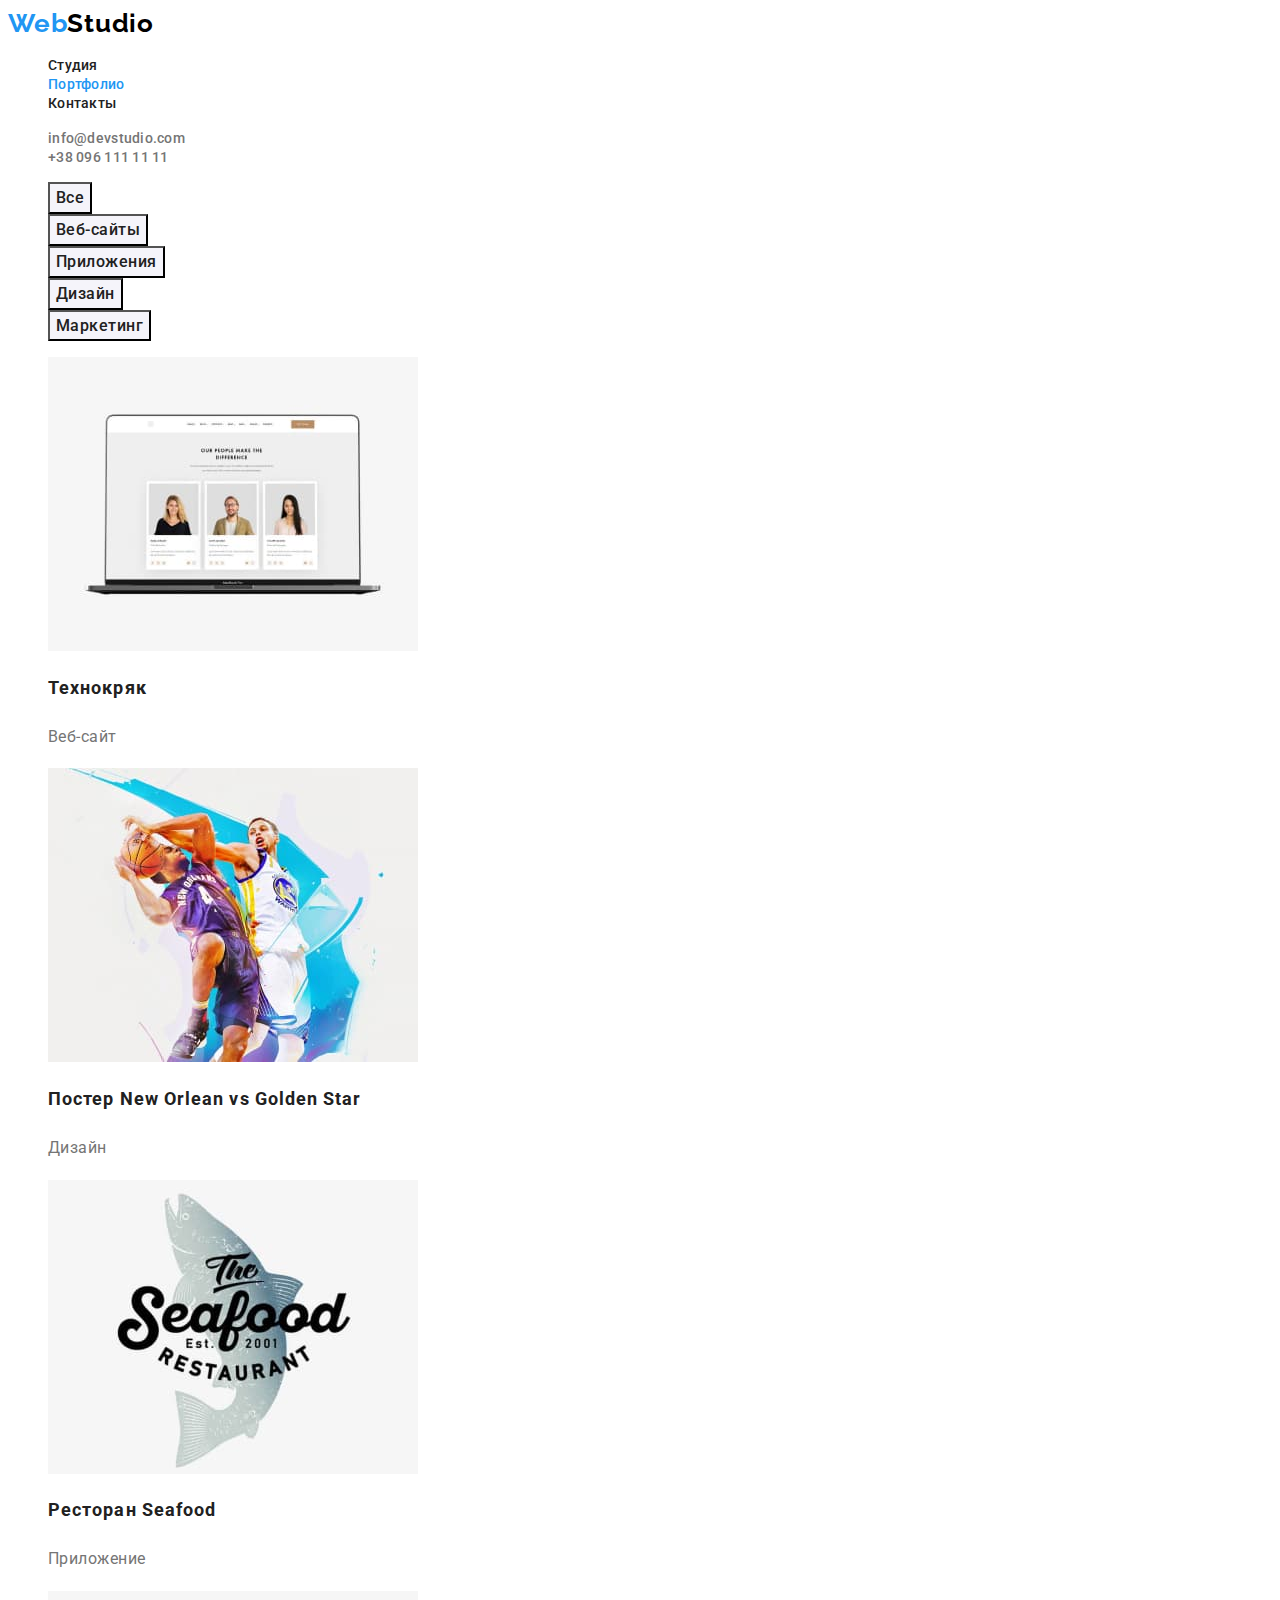
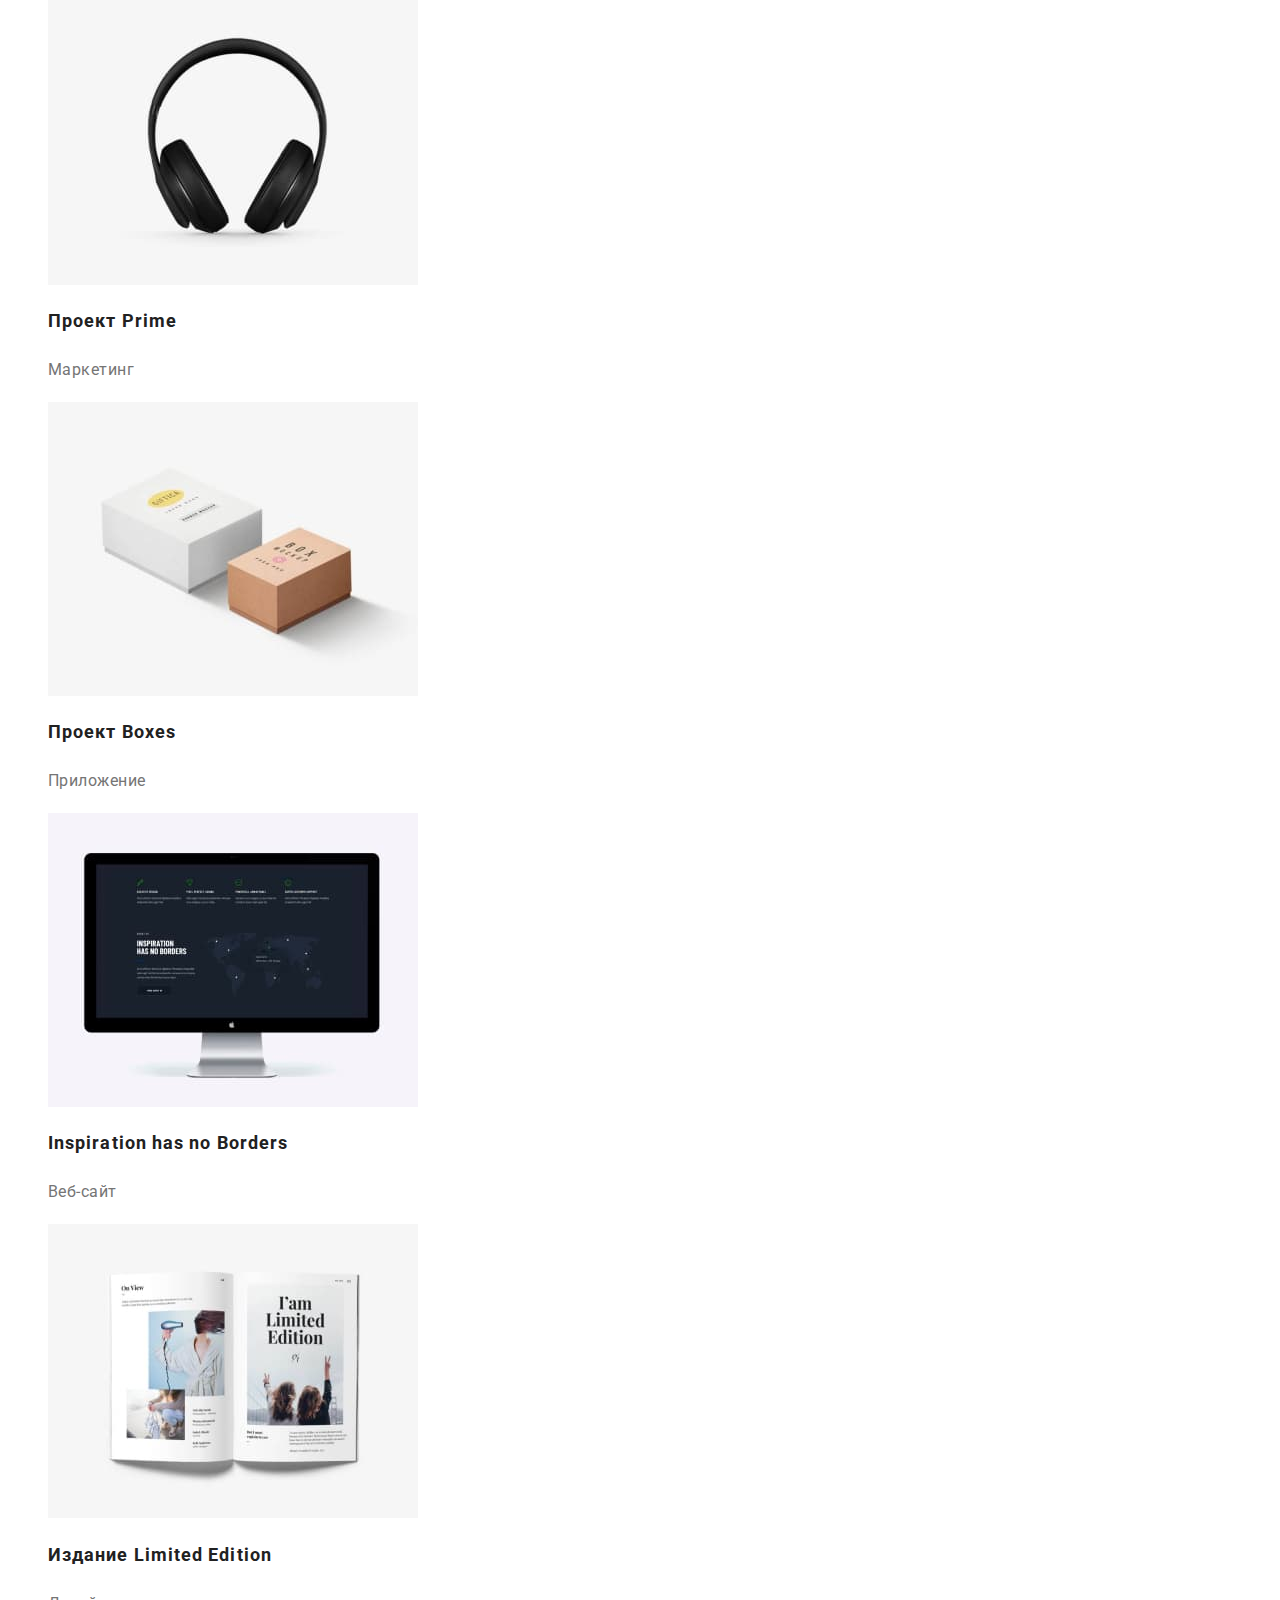
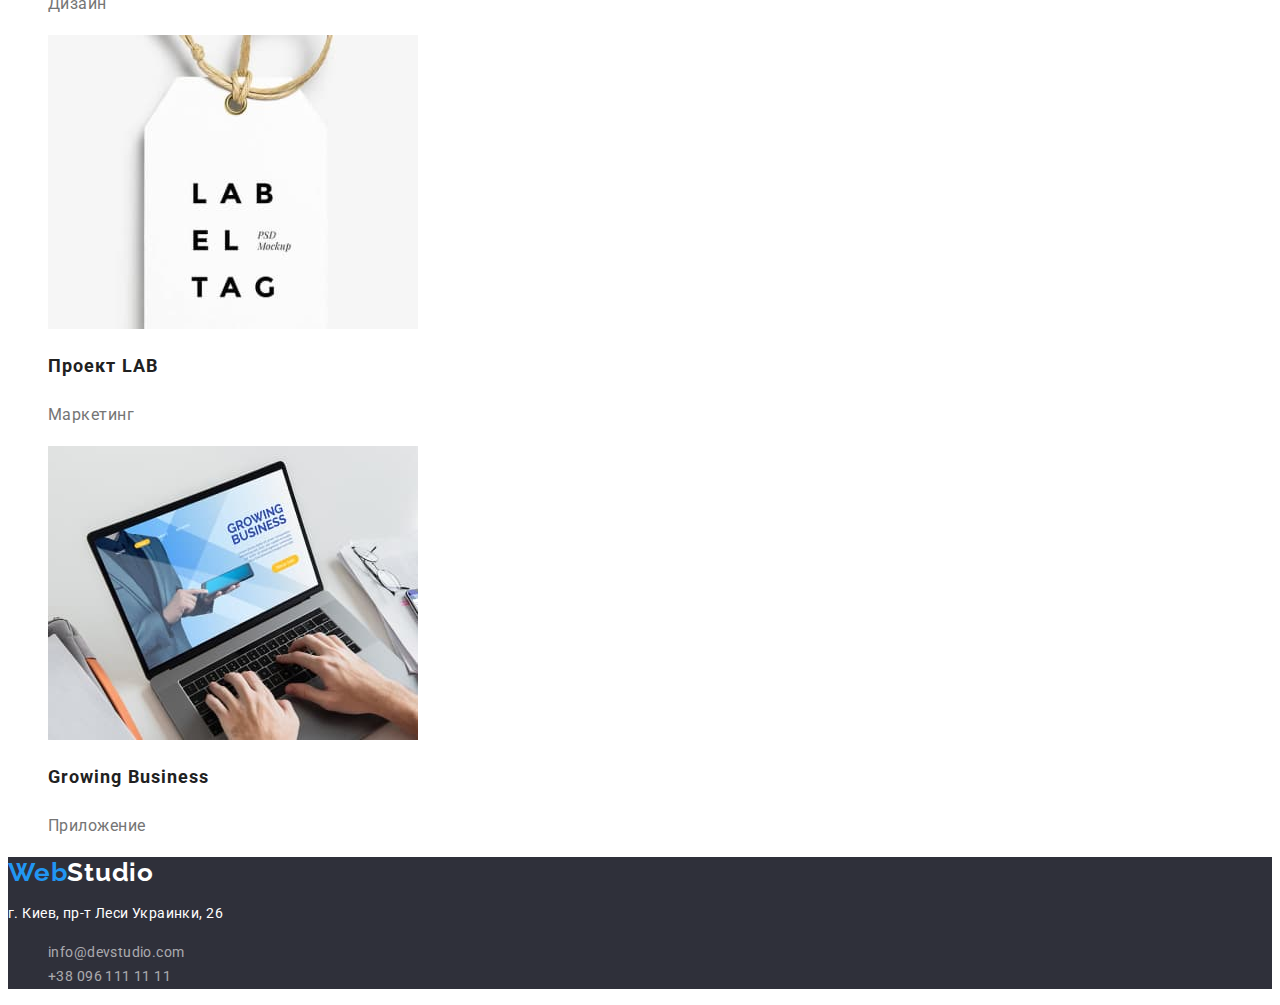
==== portfolio.html @ 070a907b "Initial commit" ====
<!DOCTYPE html>
<html lang="ru">
  <head>
    <meta charset="UTF-8" />
    <meta http-equiv="X-UA-Compatible" content="IE=edge" />
    <meta name="viewport" content="width=device-width, initial-scale=1.0" />
    <title>WebStudio</title>
    <link rel="preconnect" href="https://fonts.googleapis.com" />
    <link rel="preconnect" href="https://fonts.gstatic.com" crossorigin />
    <link
      href="https://fonts.googleapis.com/css2?family=Montserrat:wght@400;700&family=Raleway:wght@700&family=Roboto:wght@400;500;700;900&display=swap"
      rel="stylesheet"
    />
    <link rel="stylesheet" href="./css/style.css" />
  </head>
  <body>
    <header>
      <a class="logo" href="./index.html"
        >Web<span class="logo logo-black">Studio</span></a
      >
      <nav class="nav">
        <ul>
          <li><a href="./index.html" class="nav-page">Студия</a></li>
          <li>
            <a href="./portfolio.html" class="nav-page current">Портфолио</a>
          </li>
          <li><a href="" class="nav-page">Контакты</a></li>
        </ul>
      </nav>
      <ul>
        <li>
          <a href="mailto:info@devstudio.com" class="header-contact"
            >info@devstudio.com</a
          >
        </li>
        <li>
          <a href="tel:380961111111" class="header-contact"
            >+38 096 111 11 11</a
          >
        </li>
      </ul>
    </header>
    <main>
      <section>
        <ul>
          <li><button type="button" class="portfolio-btn">Все</button></li>
          <li>
            <button type="button" class="portfolio-btn">Веб-сайты</button>
          </li>
          <li>
            <button type="button" class="portfolio-btn">Приложения</button>
          </li>
          <li><button type="button" class="portfolio-btn">Дизайн</button></li>
          <li>
            <button type="button" class="portfolio-btn">Маркетинг</button>
          </li>
        </ul>
        <ul>
          <li>
            <a href="">
              <img src="./images/portfolio_1.jpg" alt="Веб-сайт Технокряк" />
              <h2 class="portfolio-title">Технокряк</h2>
              <p class="portfolio-text">Веб-сайт</p>
            </a>
          </li>
          <li>
            <a href="">
              <img
                src="./images/portfolio_2.jpg"
                alt="Постер New Orlean vs Golden Star"
              />
              <h2 class="portfolio-title">Постер New Orlean vs Golden Star</h2>
              <p class="portfolio-text">Дизайн</p>
            </a>
          </li>
          <li>
            <a href="">
              <img
                src="./images/portfolio_3.jpg"
                alt="Приложение Ресторан Seafood"
              />
              <h2 class="portfolio-title">Ресторан Seafood</h2>
              <p class="portfolio-text">Приложение</p>
            </a>
          </li>
          <li>
            <a href="">
              <img src="./images/portfolio_4.jpg" alt="Наушники" />
              <h2 class="portfolio-title">Проект Prime</h2>
              <p class="portfolio-text">Маркетинг</p>
            </a>
          </li>
          <li>
            <a href="">
              <img src="./images/portfolio_5.jpg" alt="Две коробки" />
              <h2 class="portfolio-title">Проект Boxes</h2>
              <p class="portfolio-text">Приложение</p>
            </a>
          </li>
          <li>
            <a href="">
              <img
                src="./images/portfolio_6.jpg"
                alt="Веб-сайт Inspiration has no Borders"
              />
              <h2 class="portfolio-title">Inspiration has no Borders</h2>
              <p class="portfolio-text">Веб-сайт</p>
            </a>
          </li>
          <li>
            <a href="">
              <img
                src="./images/portfolio_7.jpg"
                alt="Издание Limited Edition"
              />
              <h2 class="portfolio-title">Издание Limited Edition</h2>
              <p class="portfolio-text">Дизайн</p>
            </a>
          </li>
          <li>
            <a href="">
              <img src="./images/portfolio_8.jpg" alt="Ярлык LAB" />
              <h2 class="portfolio-title">Проект LAB</h2>
              <p class="portfolio-text">Маркетинг</p>
            </a>
          </li>
          <li>
            <a href="">
              <img
                src="./images/portfolio_9.jpg"
                alt="Приложение Growing Business"
              />
              <h2 class="portfolio-title">Growing Business</h2>
              <p class="portfolio-text">Приложение</p>
            </a>
          </li>
        </ul>
      </section>
    </main>
    <footer class="footer">
      <a class="logo" href="./index.html"
        >Web<span class="logo logo-white">Studio</span></a
      >
      <address class="address">
        <p class="footer-address">г. Киев, пр-т Леси Украинки, 26</p>
        <ul>
          <li>
            <a href="mailto:info@devstudio.com" class="footer-contact"
              >info@devstudio.com</a
            >
          </li>
          <li>
            <a href="tel:380961111111" class="footer-contact"
              >+38 096 111 11 11</a
            >
          </li>
        </ul>
      </address>
    </footer>
  </body>
</html>
---- css/style.css ----
/* * {
    margin: 0;
    padding: 0;
} */

:root {
/* text color*/
--tx-main-cl: #757575;
--tx-sec-cl: #212121;
--tx-blue-cl: #2196F3;
--tx-white-cl: #ffffff;
--tx-black-cl: #000000;

/* background color*/
--bg-main-cl: #ffffff;
--bg-sec-cl: #F5F4FA;
--bg-foot-cl: #2F303A;
}

body {
    background-color: var(--bg-main-cl);

    font-family: Roboto, sans-serif;
    }

a {
    text-decoration: none;
}

ul {
    list-style-type: none;
}

/* header */
.logo, logo-black, logo-white {
    color: var(--tx-blue-cl);
    font-family: Raleway, sans-serif;
    font-weight: 700;
    font-size: 26px;
    line-height: 1.19;
    letter-spacing: 0.03em;
}

.logo.logo-black {
    color: var(--tx-black-cl);
}

.logo.logo-white {
    color: var(--tx-white-cl);
}

.nav-page.current {
    color: var(--tx-blue-cl);
}

.nav-page {
    color: var(--tx-sec-cl);
    font-weight: 500;
    font-size: 14px;
    line-height: 1.14;
    letter-spacing: 0.02em;

    outline: var(--tx-blue-cl);
}

.nav-page:hover, .nav-page:focus {
color: var(--tx-blue-cl);
}

.header-contact {
color: var(--tx-main-cl);
font-weight: 500;
font-size: 14px;
line-height: 1.14;
letter-spacing: 0.02em;
}

.header-contact:hover {
color: var(--tx-blue-cl);
}

/* hero */

.hero {
    background-color: var(--bg-foot-cl);
    text-align: center;
}

.hero-title {
    color: var(--tx-white-cl);
    font-weight: 900;
    font-size: 44px;
    line-height: 1.36;
    letter-spacing: 0.06em;
    text-transform: uppercase;
}

.hero-btn {
    background-color: var(--tx-blue-cl);

    color: var(--tx-white-cl);
    font-weight: 700;
    font-family: inherit;
    font-size: 16px;
    line-height: 1.88;
    letter-spacing: 0.06em;

    cursor: pointer;
}

/* features */

.features-title {
    display: none;
}

.features-list {
    color: var(--tx-sec-cl);
    font-weight: 700;
    font-size: 14px;
    line-height: 1.14;
    letter-spacing: 0.03em;
    text-transform: uppercase;
}

.features-text {
    color: var(--tx-main-cl);
    font-size: 14px;
    line-height: 1.71;
    letter-spacing: 0.03em;
}

/* about/team */

.team {
    background-color: var(--bg-sec-cl);
}

.about-title, .team-title {
    color: var(--tx-sec-cl);
    font-weight: 700;
    font-size: 36px;
    line-height: 1.17;
    text-align: center;
    letter-spacing: 0.03em;
}

.team-member {
    color: var(--tx-sec-cl);
    font-weight: 500;
    font-size: 16px;
    line-height: 1.19;
    text-align: center;
    letter-spacing: 0.03em;
}

.member-prof {
    color: var(--tx-main-cl);
    font-size: 16px;
    line-height: 1.19;
    text-align: center;
    letter-spacing: 0.03em;
}

/* footer */
.footer {
    background-color: var(--bg-foot-cl);
}

.address {
    font-style: normal;
}

.footer-address, .footer-contact {
    color: var(--tx-white-cl);
    font-size: 14px;
    line-height: 1.71;
    letter-spacing: 0.03em;
}

.footer-contact {
    color: rgba(255, 255, 255, 0.6);
}

.footer-contact:hover {
    color: var(--tx-blue-cl);
}

/* portfolio */

.portfolio-btn {
    background-color: var(--bg-sec-cl);

    color: var(--tx-sec-cl);
    font-family: inherit;
    font-weight: 500;
    font-size: 16px;
    line-height: 1.62;
    text-align: center;
    letter-spacing: 0.03em;
}

.portfolio-btn:hover, .portfolio-btn:focus {
    background-color: var(--tx-blue-cl);
    color: var(--tx-white-cl);

    cursor: pointer;
}

.portfolio-text {
    color: var(--tx-main-cl);
    font-size: 16px;
    line-height: 1.88;
    letter-spacing: 0.03em;
}

.portfolio-title {
    color: var(--tx-sec-cl);
    font-weight: 700;
    font-size: 18px;
    line-height: 2;
    letter-spacing: 0.06em;
}
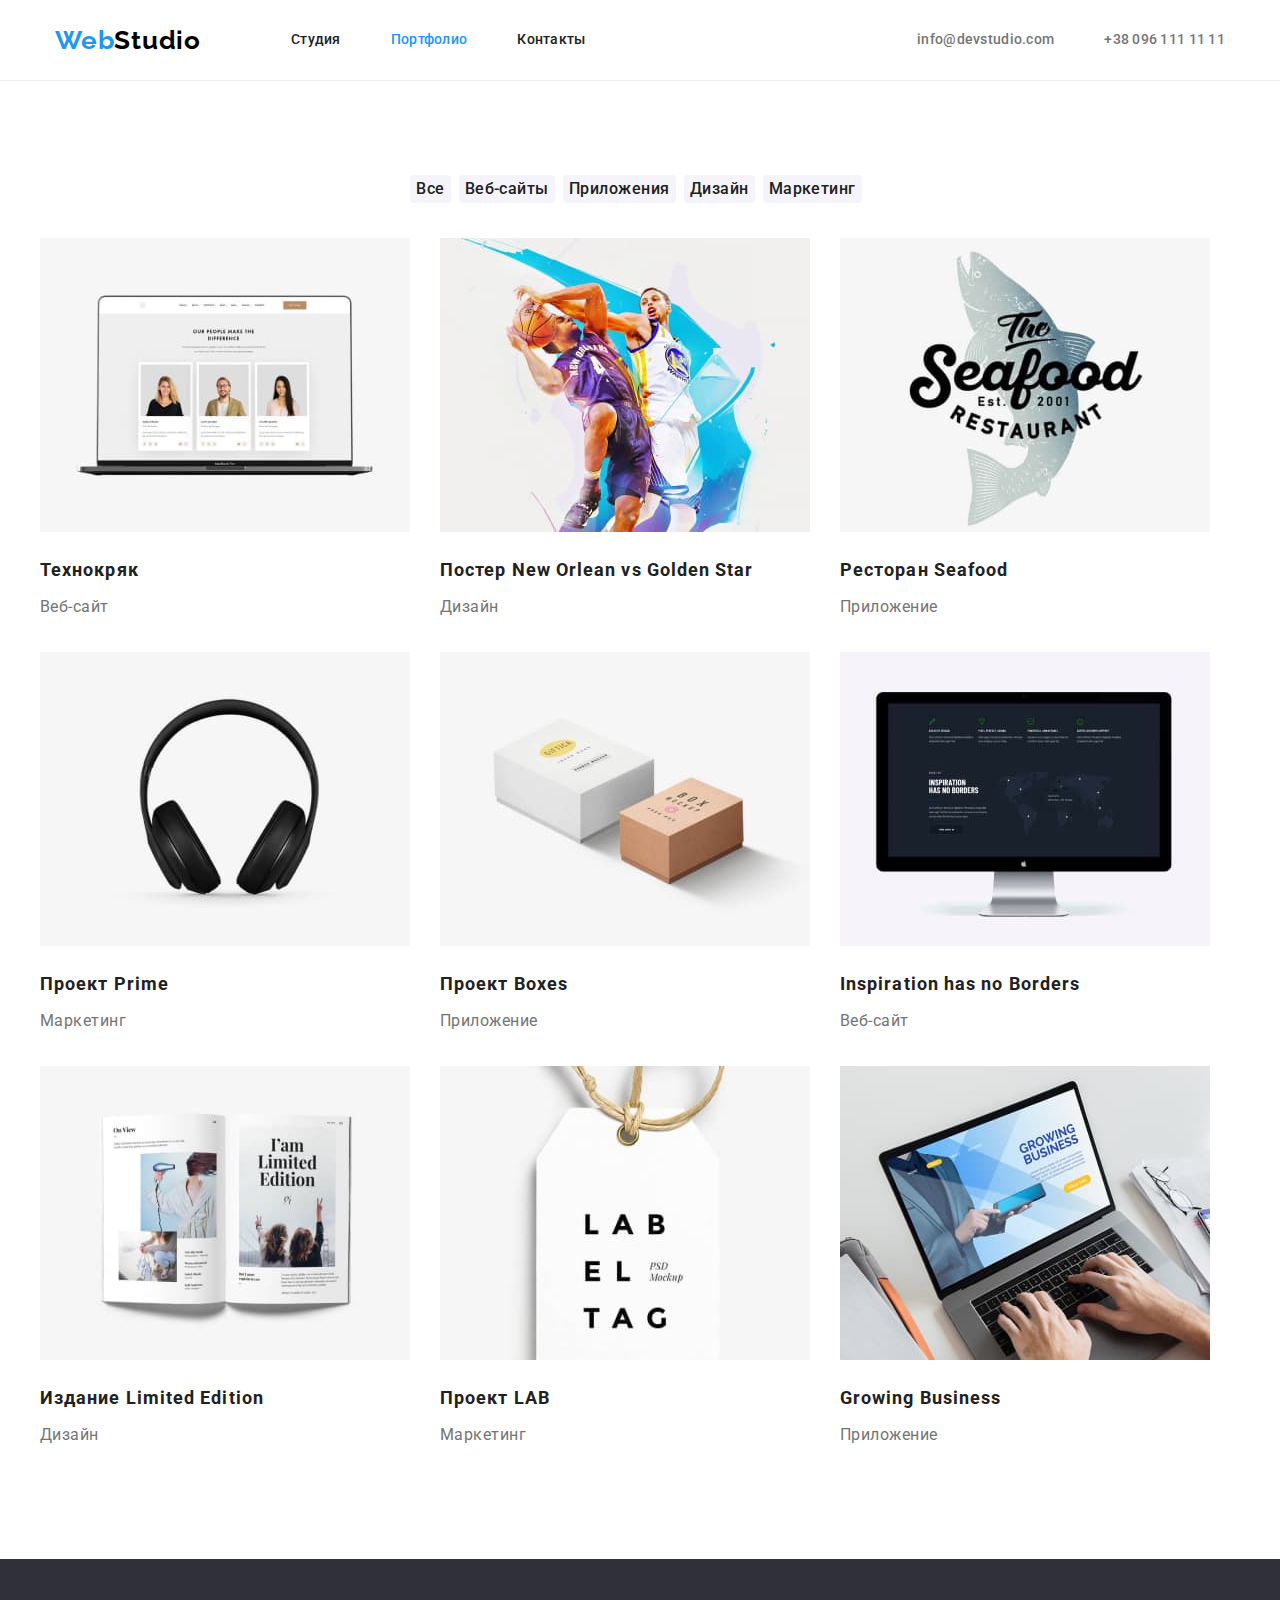
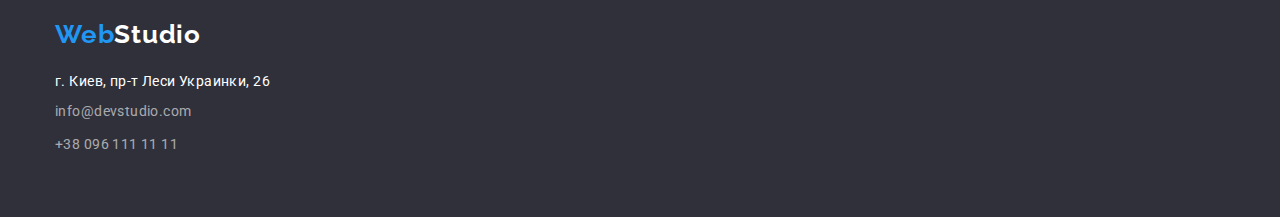
==== commit b0d123df: "add flex" ====
--- a/portfolio.html
+++ b/portfolio.html
@@ -11,151 +11,168 @@
       href="https://fonts.googleapis.com/css2?family=Montserrat:wght@400;700&family=Raleway:wght@700&family=Roboto:wght@400;500;700;900&display=swap"
       rel="stylesheet"
     />
+    <link
+      href="https://cdnjs.cloudflare.com/ajax/libs/modern-normalize/1.1.0/modern-normalize.min.css"
+      rel="stylesheet"
+    />
     <link rel="stylesheet" href="./css/style.css" />
   </head>
   <body>
-    <header>
-      <a class="logo" href="./index.html"
-        >Web<span class="logo logo-black">Studio</span></a
-      >
-      <nav class="nav">
-        <ul>
-          <li><a href="./index.html" class="nav-page">Студия</a></li>
+    <header class="header portfolio">
+      <div class="container header-container">
+        <a class="logo" href="./index.html"
+          >Web<span class="logo logo-black">Studio</span></a
+        >
+        <nav class="nav">
+          <ul class="nav-pages">
+            <li><a href="./index.html" class="nav-page">Студия</a></li>
+            <li>
+              <a href="./portfolio.html" class="nav-page current">Портфолио</a>
+            </li>
+            <li><a href="" class="nav-page">Контакты</a></li>
+          </ul>
+        </nav>
+        <ul class="header-contacts">
           <li>
-            <a href="./portfolio.html" class="nav-page current">Портфолио</a>
-          </li>
-          <li><a href="" class="nav-page">Контакты</a></li>
-        </ul>
-      </nav>
-      <ul>
-        <li>
-          <a href="mailto:info@devstudio.com" class="header-contact"
-            >info@devstudio.com</a
-          >
-        </li>
-        <li>
-          <a href="tel:380961111111" class="header-contact"
-            >+38 096 111 11 11</a
-          >
-        </li>
-      </ul>
-    </header>
-    <main>
-      <section>
-        <ul>
-          <li><button type="button" class="portfolio-btn">Все</button></li>
-          <li>
-            <button type="button" class="portfolio-btn">Веб-сайты</button>
-          </li>
-          <li>
-            <button type="button" class="portfolio-btn">Приложения</button>
-          </li>
-          <li><button type="button" class="portfolio-btn">Дизайн</button></li>
-          <li>
-            <button type="button" class="portfolio-btn">Маркетинг</button>
-          </li>
-        </ul>
-        <ul>
-          <li>
-            <a href="">
-              <img src="./images/portfolio_1.jpg" alt="Веб-сайт Технокряк" />
-              <h2 class="portfolio-title">Технокряк</h2>
-              <p class="portfolio-text">Веб-сайт</p>
-            </a>
-          </li>
-          <li>
-            <a href="">
-              <img
-                src="./images/portfolio_2.jpg"
-                alt="Постер New Orlean vs Golden Star"
-              />
-              <h2 class="portfolio-title">Постер New Orlean vs Golden Star</h2>
-              <p class="portfolio-text">Дизайн</p>
-            </a>
-          </li>
-          <li>
-            <a href="">
-              <img
-                src="./images/portfolio_3.jpg"
-                alt="Приложение Ресторан Seafood"
-              />
-              <h2 class="portfolio-title">Ресторан Seafood</h2>
-              <p class="portfolio-text">Приложение</p>
-            </a>
-          </li>
-          <li>
-            <a href="">
-              <img src="./images/portfolio_4.jpg" alt="Наушники" />
-              <h2 class="portfolio-title">Проект Prime</h2>
-              <p class="portfolio-text">Маркетинг</p>
-            </a>
-          </li>
-          <li>
-            <a href="">
-              <img src="./images/portfolio_5.jpg" alt="Две коробки" />
-              <h2 class="portfolio-title">Проект Boxes</h2>
-              <p class="portfolio-text">Приложение</p>
-            </a>
-          </li>
-          <li>
-            <a href="">
-              <img
-                src="./images/portfolio_6.jpg"
-                alt="Веб-сайт Inspiration has no Borders"
-              />
-              <h2 class="portfolio-title">Inspiration has no Borders</h2>
-              <p class="portfolio-text">Веб-сайт</p>
-            </a>
-          </li>
-          <li>
-            <a href="">
-              <img
-                src="./images/portfolio_7.jpg"
-                alt="Издание Limited Edition"
-              />
-              <h2 class="portfolio-title">Издание Limited Edition</h2>
-              <p class="portfolio-text">Дизайн</p>
-            </a>
-          </li>
-          <li>
-            <a href="">
-              <img src="./images/portfolio_8.jpg" alt="Ярлык LAB" />
-              <h2 class="portfolio-title">Проект LAB</h2>
-              <p class="portfolio-text">Маркетинг</p>
-            </a>
-          </li>
-          <li>
-            <a href="">
-              <img
-                src="./images/portfolio_9.jpg"
-                alt="Приложение Growing Business"
-              />
-              <h2 class="portfolio-title">Growing Business</h2>
-              <p class="portfolio-text">Приложение</p>
-            </a>
-          </li>
-        </ul>
-      </section>
-    </main>
-    <footer class="footer">
-      <a class="logo" href="./index.html"
-        >Web<span class="logo logo-white">Studio</span></a
-      >
-      <address class="address">
-        <p class="footer-address">г. Киев, пр-т Леси Украинки, 26</p>
-        <ul>
-          <li>
-            <a href="mailto:info@devstudio.com" class="footer-contact"
+            <a href="mailto:info@devstudio.com" class="header-contact"
               >info@devstudio.com</a
             >
           </li>
           <li>
-            <a href="tel:380961111111" class="footer-contact"
+            <a href="tel:380961111111" class="header-contact"
               >+38 096 111 11 11</a
             >
           </li>
         </ul>
-      </address>
+      </div>
+    </header>
+    <main>
+      <section>
+        <div class="container portfolio">
+          <ul class="portfolio-btns">
+            <li><button type="button" class="portfolio-btn">Все</button></li>
+            <li>
+              <button type="button" class="portfolio-btn">Веб-сайты</button>
+            </li>
+            <li>
+              <button type="button" class="portfolio-btn">Приложения</button>
+            </li>
+            <li><button type="button" class="portfolio-btn">Дизайн</button></li>
+            <li>
+              <button type="button" class="portfolio-btn">Маркетинг</button>
+            </li>
+          </ul>
+          <div class="cont-port">
+            <ul class="portfolios">
+              <li>
+                <a href="">
+                  <img
+                    src="./images/portfolio_1.jpg"
+                    alt="Веб-сайт Технокряк"
+                  />
+                  <h2 class="portfolio-title">Технокряк</h2>
+                  <p class="portfolio-text">Веб-сайт</p>
+                </a>
+              </li>
+              <li>
+                <a href="">
+                  <img
+                    src="./images/portfolio_2.jpg"
+                    alt="Постер New Orlean vs Golden Star"
+                  />
+                  <h2 class="portfolio-title">
+                    Постер New Orlean vs Golden Star
+                  </h2>
+                  <p class="portfolio-text">Дизайн</p>
+                </a>
+              </li>
+              <li>
+                <a href="">
+                  <img
+                    src="./images/portfolio_3.jpg"
+                    alt="Приложение Ресторан Seafood"
+                  />
+                  <h2 class="portfolio-title">Ресторан Seafood</h2>
+                  <p class="portfolio-text">Приложение</p>
+                </a>
+              </li>
+              <li>
+                <a href="">
+                  <img src="./images/portfolio_4.jpg" alt="Наушники" />
+                  <h2 class="portfolio-title">Проект Prime</h2>
+                  <p class="portfolio-text">Маркетинг</p>
+                </a>
+              </li>
+              <li>
+                <a href="">
+                  <img src="./images/portfolio_5.jpg" alt="Две коробки" />
+                  <h2 class="portfolio-title">Проект Boxes</h2>
+                  <p class="portfolio-text">Приложение</p>
+                </a>
+              </li>
+              <li>
+                <a href="">
+                  <img
+                    src="./images/portfolio_6.jpg"
+                    alt="Веб-сайт Inspiration has no Borders"
+                  />
+                  <h2 class="portfolio-title">Inspiration has no Borders</h2>
+                  <p class="portfolio-text">Веб-сайт</p>
+                </a>
+              </li>
+              <li>
+                <a href="">
+                  <img
+                    src="./images/portfolio_7.jpg"
+                    alt="Издание Limited Edition"
+                  />
+                  <h2 class="portfolio-title">Издание Limited Edition</h2>
+                  <p class="portfolio-text">Дизайн</p>
+                </a>
+              </li>
+              <li>
+                <a href="">
+                  <img src="./images/portfolio_8.jpg" alt="Ярлык LAB" />
+                  <h2 class="portfolio-title">Проект LAB</h2>
+                  <p class="portfolio-text">Маркетинг</p>
+                </a>
+              </li>
+              <li>
+                <a href="">
+                  <img
+                    src="./images/portfolio_9.jpg"
+                    alt="Приложение Growing Business"
+                  />
+                  <h2 class="portfolio-title">Growing Business</h2>
+                  <p class="portfolio-text">Приложение</p>
+                </a>
+              </li>
+            </ul>
+          </div>
+        </div>
+      </section>
+    </main>
+    <footer class="footer">
+      <div class="container footer-container">
+        <a class="logo" href="./index.html"
+          >Web<span class="logo logo-white">Studio</span></a
+        >
+        <address class="address-info">
+          <p class="footer-address">г. Киев, пр-т Леси Украинки, 26</p>
+          <ul class="contact-list">
+            <li class="contact-item">
+              <a href="mailto:info@devstudio.com" class="footer-contact"
+                >info@devstudio.com</a
+              >
+            </li>
+            <li class="contact-item">
+              <a href="tel:380961111111" class="footer-contact"
+                >+38 096 111 11 11</a
+              >
+            </li>
+          </ul>
+        </address>
+      </div>
     </footer>
   </body>
 </html>
--- a/css/style.css
+++ b/css/style.css
@@ -15,6 +15,10 @@
 --bg-main-cl: #ffffff;
 --bg-sec-cl: #F5F4FA;
 --bg-foot-cl: #2F303A;
+
+/* margin-padding */
+--mg-bot-sec: 94px;
+--mg-rt-li: 30px;
 }
 
 body {
@@ -31,7 +35,41 @@
     list-style-type: none;
 }
 
+h1, h2, h3, h4, h5, h6, p, ul {
+    margin: 0;
+    padding: 0;
+}
+
+img {
+    display: block;
+}
+
+/* container */
+
+.container {
+    margin-left: auto;
+    margin-right: auto;
+    width: 1200px;
+    padding-left: 15px;
+    padding-right: 15px;
+}
+
 /* header */
+
+.header-container {
+    display: flex;
+    justify-content: space-between;
+    align-items: center;
+}
+
+.header.portfolio {
+    border-bottom: 1px solid rgba(236, 236, 236, 1)
+}
+
+.header-container>.logo {
+    margin-right: 90px;
+}
+
 .logo, logo-black, logo-white {
     color: var(--tx-blue-cl);
     font-family: Raleway, sans-serif;
@@ -49,8 +87,29 @@
     color: var(--tx-white-cl);
 }
 
+.nav {
+    margin-right: auto;
+}
+
+.nav-pages {
+    display: flex;
+    align-items: center;
+    }
+
+.nav-pages>li {
+    margin-right: 50px;
+}
+
+.nav-pages>li:last-child {
+    margin-right: 0;
+}
+
 .nav-page.current {
     color: var(--tx-blue-cl);
+}
+
+li>.nav-page {
+    display: block;
 }
 
 .nav-page {
@@ -60,11 +119,31 @@
     line-height: 1.14;
     letter-spacing: 0.02em;
 
+    padding-top: 32px;
+    padding-bottom: 32px;
+
     outline: var(--tx-blue-cl);
 }
 
 .nav-page:hover, .nav-page:focus {
 color: var(--tx-blue-cl);
+}
+
+.header-contacts {
+    display: flex;
+    align-items: center;
+}
+
+.header-contacts>li {
+    margin-right: 50px;
+}
+
+.header-contacts>li:last-child {
+    margin-right: 0;
+}
+
+li>.header-contact {
+    display: block;
 }
 
 .header-contact {
@@ -73,17 +152,25 @@
 font-size: 14px;
 line-height: 1.14;
 letter-spacing: 0.02em;
+
+padding-top: 32px;
+padding-bottom: 32px;
+
 }
 
 .header-contact:hover {
 color: var(--tx-blue-cl);
 }
+
 
 /* hero */
 
 .hero {
     background-color: var(--bg-foot-cl);
     text-align: center;
+    margin-bottom: 94px;
+    padding-top: 200px;
+    padding-bottom: 200px;
 }
 
 .hero-title {
@@ -93,6 +180,8 @@
     line-height: 1.36;
     letter-spacing: 0.06em;
     text-transform: uppercase;
+
+    margin-bottom: 30px;
 }
 
 .hero-btn {
@@ -106,12 +195,30 @@
     letter-spacing: 0.06em;
 
     cursor: pointer;
+
+    width: 200px;
+    height: 50px;
+    border-radius: 4px;
+    box-shadow: 0px 4px 4px rgba(0, 0, 0, 0.15);
 }
 
 /* features */
 
 .features-title {
     display: none;
+}
+
+.features-container>ul {
+    display: flex;
+    margin-bottom: var(--mg-bot-sec);
+}
+
+.features-container>ul>li {
+    margin-right: 30px;
+}
+
+.features-container>ul>li:last-child {
+    margin-right: 0px;
 }
 
 .features-list {
@@ -121,6 +228,8 @@
     line-height: 1.14;
     letter-spacing: 0.03em;
     text-transform: uppercase;
+
+    margin-bottom: 10px;
 }
 
 .features-text {
@@ -132,8 +241,13 @@
 
 /* about/team */
 
+.about-container {
+    margin-bottom: var(--mg-bot-sec);
+}
+
 .team {
     background-color: var(--bg-sec-cl);
+    padding-top: var(--mg-bot-sec);
 }
 
 .about-title, .team-title {
@@ -143,6 +257,46 @@
     line-height: 1.17;
     text-align: center;
     letter-spacing: 0.03em;
+
+    margin-bottom: 50px;
+}
+
+.about-list {
+    display: flex;
+}
+
+.about-list>li {
+    margin-right: var(--mg-rt-li);
+}
+
+.about-list>li:last-child {
+    margin-right: 0;
+}
+
+.team-list {
+    display: flex;
+    margin-bottom: var(--mg-bot-sec);
+}
+
+.team-list>li {
+    margin-right: var(--mg-rt-li);
+}
+
+.team-list>li:last-child {
+    margin-right: 0;
+}
+
+.team-member-list {
+    background-color: var(--bg-main-cl);
+    padding-bottom: 30px;
+    box-shadow: 0px 1px 3px rgba(0, 0, 0, 0.12),
+    0px 1px 1px rgba(0, 0, 0, 0.14),
+    0px 2px 1px rgba(0, 0, 0, 0.2);
+    border-radius: 0px 0px 4px 4px;
+    box-shadow: 0px 1px 3px rgba(0, 0, 0, 0.12),
+    0px 1px 1px rgba(0, 0, 0, 0.14),
+    0px 2px 1px rgba(0, 0, 0, 0.2);
+    border-radius: 0px 0px 4px 4px;
 }
 
 .team-member {
@@ -152,6 +306,9 @@
     line-height: 1.19;
     text-align: center;
     letter-spacing: 0.03em;
+
+    margin-top: 30px;
+    margin-bottom: 10px;
 }
 
 .member-prof {
@@ -165,14 +322,19 @@
 /* footer */
 .footer {
     background-color: var(--bg-foot-cl);
-}
-
-.address {
+    padding-top: 60px;
+    padding-bottom: 60px;
+    display: block;
+}
+
+.footer-container>.logo {
+    display: block;
+    margin-bottom: 20px;
+}
+
+address {
     font-style: normal;
-}
-
-.footer-address, .footer-contact {
-    color: var(--tx-white-cl);
+    color: rgba(255, 255, 255, 1);
     font-size: 14px;
     line-height: 1.71;
     letter-spacing: 0.03em;
@@ -180,13 +342,41 @@
 
 .footer-contact {
     color: rgba(255, 255, 255, 0.6);
-}
+    font-size: 14px;
+    line-height: 1.71;
+    letter-spacing: 0.03em;
+}
+
+.address-info>p {
+    margin-bottom: 6px;
+}
+
+.contact-item {
+    display: block;
+    margin-bottom: 9px;
+}
+
+.contact-item:last-child {
+    margin-bottom: 0;
+}
+
 
 .footer-contact:hover {
     color: var(--tx-blue-cl);
 }
 
 /* portfolio */
+
+.container.portfolio {
+    margin-bottom: 94px;
+}
+
+.portfolio-btns {
+    display: flex;
+    justify-content: center;
+    margin-top: 94px;
+    margin-bottom: 50px;
+}
 
 .portfolio-btn {
     background-color: var(--bg-sec-cl);
@@ -198,6 +388,10 @@
     line-height: 1.62;
     text-align: center;
     letter-spacing: 0.03em;
+
+    border-radius: 4px;
+    margin-right: 8px;
+    border: 0ch;
 }
 
 .portfolio-btn:hover, .portfolio-btn:focus {
@@ -205,6 +399,20 @@
     color: var(--tx-white-cl);
 
     cursor: pointer;
+}
+
+.cont-port {
+    margin-top: -30px;
+    margin-left: -30px;
+}
+
+.portfolios {
+    display: flex;
+    flex-wrap: wrap;
+}
+
+.portfolios>li {
+    margin: 15px;
 }
 
 .portfolio-text {
@@ -220,4 +428,7 @@
     font-size: 18px;
     line-height: 2;
     letter-spacing: 0.06em;
-}
+
+    margin-top: 20px;
+    margin-bottom: 4px;
+}
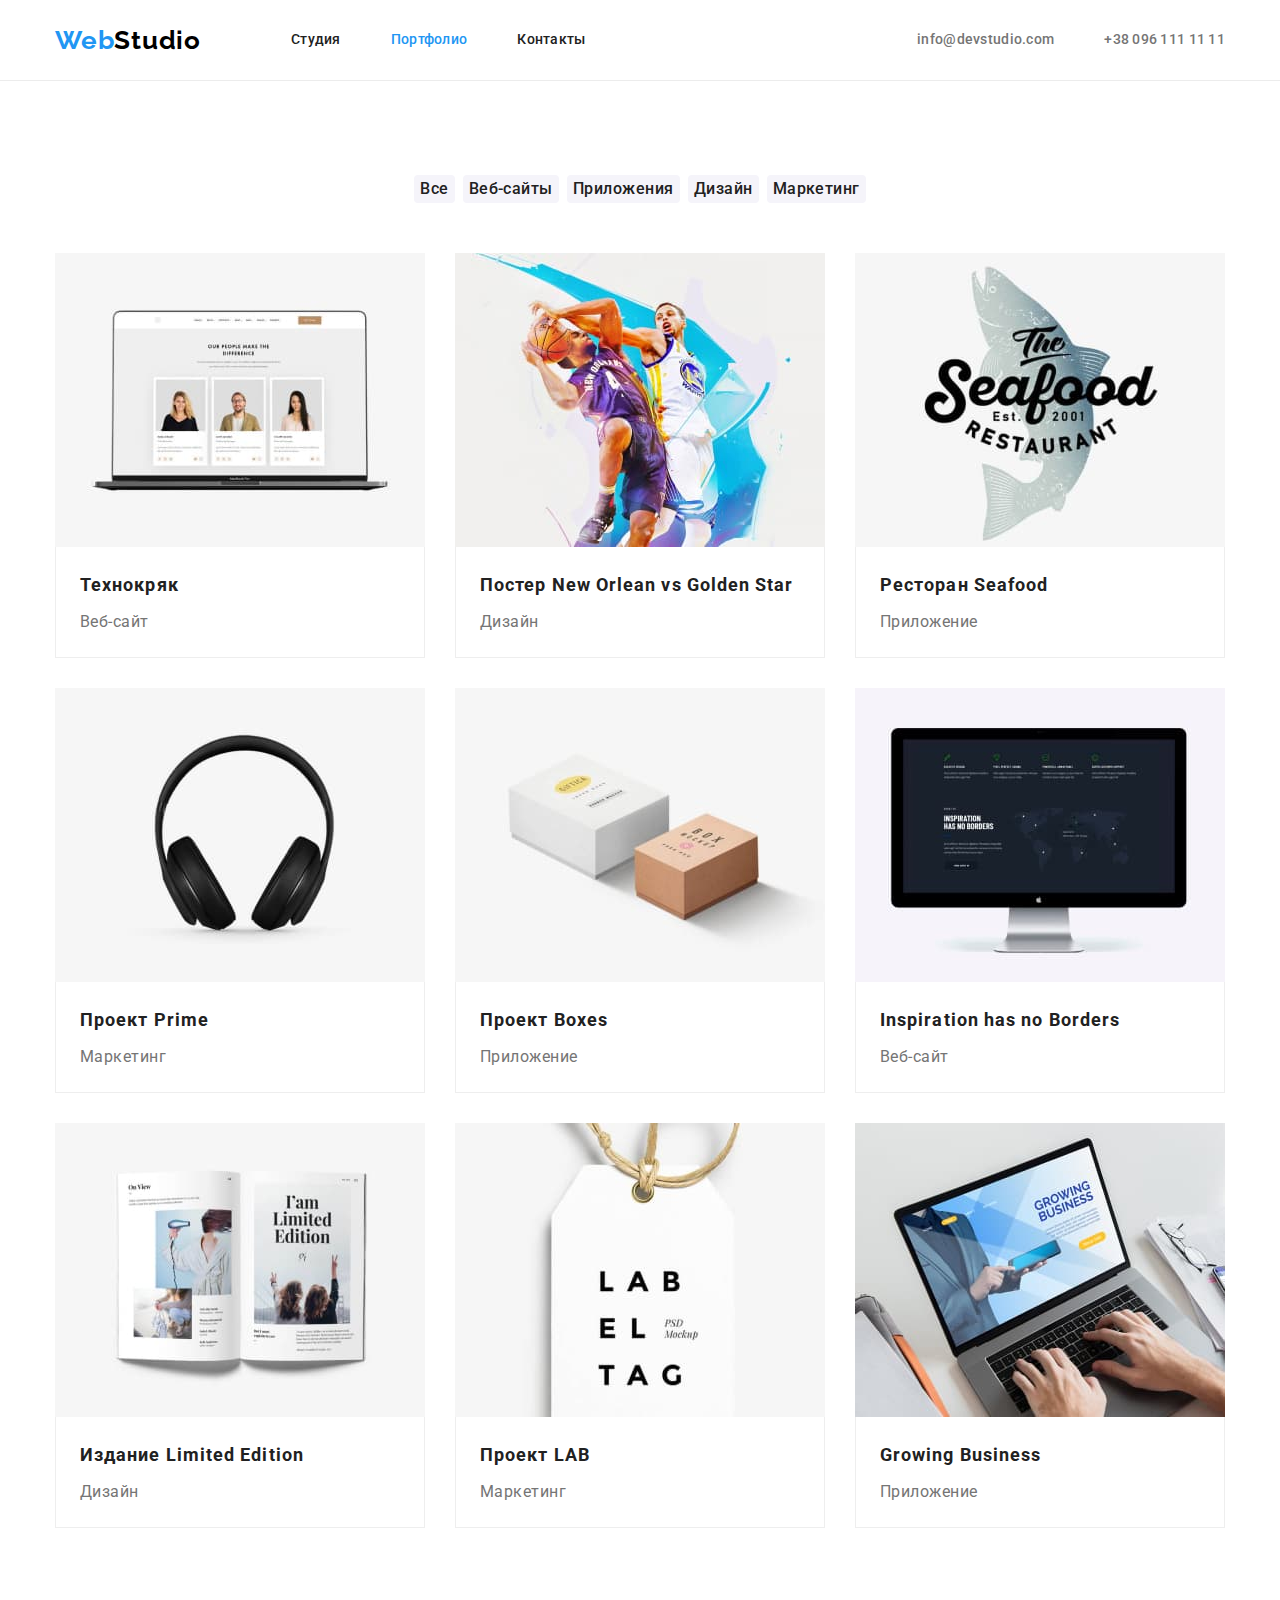
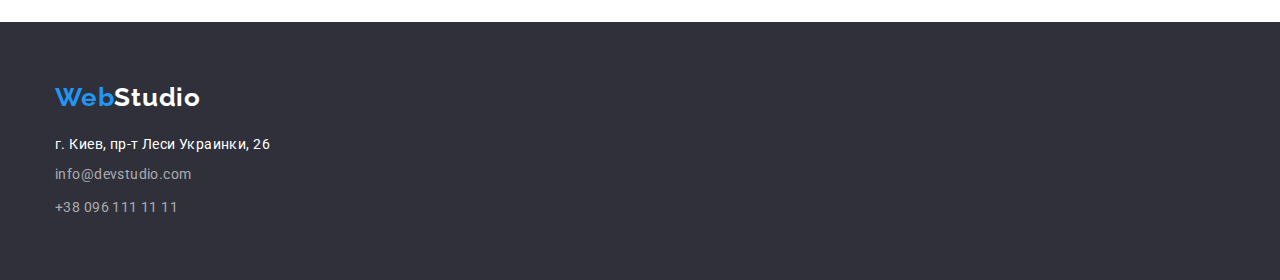
==== commit 012b49d0: "fix" ====
--- a/portfolio.html
+++ b/portfolio.html
@@ -18,7 +18,7 @@
     <link rel="stylesheet" href="./css/style.css" />
   </head>
   <body>
-    <header class="header portfolio">
+    <header class="header">
       <div class="container header-container">
         <a class="logo" href="./index.html"
           >Web<span class="logo logo-black">Studio</span></a
@@ -47,8 +47,8 @@
       </div>
     </header>
     <main>
-      <section>
-        <div class="container portfolio">
+      <section class="portfolio">
+        <div class="container">
           <ul class="portfolio-btns">
             <li><button type="button" class="portfolio-btn">Все</button></li>
             <li>
@@ -62,93 +62,106 @@
               <button type="button" class="portfolio-btn">Маркетинг</button>
             </li>
           </ul>
-          <div class="cont-port">
-            <ul class="portfolios">
-              <li>
-                <a href="">
-                  <img
-                    src="./images/portfolio_1.jpg"
-                    alt="Веб-сайт Технокряк"
-                  />
+          <ul class="portfolios">
+            <li>
+              <a href="">
+                <img src="./images/portfolio_1.jpg" alt="Веб-сайт Технокряк" />
+                <div class="portfolio-info">
                   <h2 class="portfolio-title">Технокряк</h2>
                   <p class="portfolio-text">Веб-сайт</p>
-                </a>
-              </li>
-              <li>
-                <a href="">
-                  <img
-                    src="./images/portfolio_2.jpg"
-                    alt="Постер New Orlean vs Golden Star"
-                  />
+                </div>
+              </a>
+            </li>
+            <li>
+              <a href="">
+                <img
+                  src="./images/portfolio_2.jpg"
+                  alt="Постер New Orlean vs Golden Star"
+                />
+                <div class="portfolio-info">
                   <h2 class="portfolio-title">
                     Постер New Orlean vs Golden Star
                   </h2>
                   <p class="portfolio-text">Дизайн</p>
-                </a>
-              </li>
-              <li>
-                <a href="">
-                  <img
-                    src="./images/portfolio_3.jpg"
-                    alt="Приложение Ресторан Seafood"
-                  />
+                </div>
+              </a>
+            </li>
+            <li>
+              <a href="">
+                <img
+                  src="./images/portfolio_3.jpg"
+                  alt="Приложение Ресторан Seafood"
+                />
+                <div class="portfolio-info">
                   <h2 class="portfolio-title">Ресторан Seafood</h2>
                   <p class="portfolio-text">Приложение</p>
-                </a>
-              </li>
-              <li>
-                <a href="">
-                  <img src="./images/portfolio_4.jpg" alt="Наушники" />
-                  <h2 class="portfolio-title">Проект Prime</h2>
-                  <p class="portfolio-text">Маркетинг</p>
-                </a>
-              </li>
-              <li>
-                <a href="">
-                  <img src="./images/portfolio_5.jpg" alt="Две коробки" />
-                  <h2 class="portfolio-title">Проект Boxes</h2>
-                  <p class="portfolio-text">Приложение</p>
-                </a>
-              </li>
-              <li>
-                <a href="">
-                  <img
-                    src="./images/portfolio_6.jpg"
-                    alt="Веб-сайт Inspiration has no Borders"
-                  />
+                </div>
+              </a>
+            </li>
+            <li>
+              <a href="">
+                <img src="./images/portfolio_4.jpg" alt="Наушники" />
+              </a>
+              <div class="portfolio-info">
+                <h2 class="portfolio-title">Проект Prime</h2>
+                <p class="portfolio-text">Маркетинг</p>
+              </div>
+            </li>
+            <li>
+              <a href="">
+                <img src="./images/portfolio_5.jpg" alt="Две коробки" />
+              </a>
+              <div class="portfolio-info">
+                <h2 class="portfolio-title">Проект Boxes</h2>
+                <p class="portfolio-text">Приложение</p>
+              </div>
+            </li>
+            <li>
+              <a href="">
+                <img
+                  src="./images/portfolio_6.jpg"
+                  alt="Веб-сайт Inspiration has no Borders"
+                />
+                <div class="portfolio-info">
                   <h2 class="portfolio-title">Inspiration has no Borders</h2>
                   <p class="portfolio-text">Веб-сайт</p>
-                </a>
-              </li>
-              <li>
-                <a href="">
-                  <img
-                    src="./images/portfolio_7.jpg"
-                    alt="Издание Limited Edition"
-                  />
+                </div>
+              </a>
+            </li>
+            <li>
+              <a href="">
+                <img
+                  src="./images/portfolio_7.jpg"
+                  alt="Издание Limited Edition"
+                />
+                <div class="portfolio-info">
                   <h2 class="portfolio-title">Издание Limited Edition</h2>
                   <p class="portfolio-text">Дизайн</p>
-                </a>
-              </li>
-              <li>
-                <a href="">
-                  <img src="./images/portfolio_8.jpg" alt="Ярлык LAB" />
+                </div>
+              </a>
+            </li>
+            <li>
+              <a href="">
+                <img src="./images/portfolio_8.jpg" alt="Ярлык LAB" />
+                <div class="portfolio-info">
                   <h2 class="portfolio-title">Проект LAB</h2>
                   <p class="portfolio-text">Маркетинг</p>
-                </a>
-              </li>
-              <li>
-                <a href="">
-                  <img
-                    src="./images/portfolio_9.jpg"
-                    alt="Приложение Growing Business"
-                  />
+                </div>
+              </a>
+            </li>
+            <li>
+              <a href="">
+                <img
+                  src="./images/portfolio_9.jpg"
+                  alt="Приложение Growing Business"
+                />
+                <div class="portfolio-info">
                   <h2 class="portfolio-title">Growing Business</h2>
                   <p class="portfolio-text">Приложение</p>
-                </a>
-              </li>
-            </ul>
-          </div>
+                </div>
+              </a>
+            </li>
+          </ul>
         </div>
       </section>
     </main>
--- a/css/style.css
+++ b/css/style.css
@@ -58,11 +58,10 @@
 
 .header-container {
     display: flex;
-    justify-content: space-between;
     align-items: center;
 }
 
-.header.portfolio {
+.header {
     border-bottom: 1px solid rgba(236, 236, 236, 1)
 }
 
@@ -168,7 +167,6 @@
 .hero {
     background-color: var(--bg-foot-cl);
     text-align: center;
-    margin-bottom: 94px;
     padding-top: 200px;
     padding-bottom: 200px;
 }
@@ -204,17 +202,22 @@
 
 /* features */
 
+.features {
+    padding-top: var(--mg-bot-sec);
+    padding-bottom: var(--mg-bot-sec);
+}
+
 .features-title {
     display: none;
 }
 
 .features-container>ul {
     display: flex;
-    margin-bottom: var(--mg-bot-sec);
 }
 
 .features-container>ul>li {
     margin-right: 30px;
+    width: 270px;
 }
 
 .features-container>ul>li:last-child {
@@ -241,13 +244,14 @@
 
 /* about/team */
 
-.about-container {
-    margin-bottom: var(--mg-bot-sec);
+.about {
+    padding-bottom: var(--mg-bot-sec);
 }
 
 .team {
     background-color: var(--bg-sec-cl);
     padding-top: var(--mg-bot-sec);
+    padding-bottom: var(--mg-bot-sec);
 }
 
 .about-title, .team-title {
@@ -275,11 +279,11 @@
 
 .team-list {
     display: flex;
-    margin-bottom: var(--mg-bot-sec);
 }
 
 .team-list>li {
     margin-right: var(--mg-rt-li);
+    width: 270px;
 }
 
 .team-list>li:last-child {
@@ -288,6 +292,7 @@
 
 .team-member-list {
     background-color: var(--bg-main-cl);
+    padding-top: 30px;
     padding-bottom: 30px;
     box-shadow: 0px 1px 3px rgba(0, 0, 0, 0.12),
     0px 1px 1px rgba(0, 0, 0, 0.14),
@@ -307,7 +312,6 @@
     text-align: center;
     letter-spacing: 0.03em;
 
-    margin-top: 30px;
     margin-bottom: 10px;
 }
 
@@ -367,15 +371,23 @@
 
 /* portfolio */
 
-.container.portfolio {
-    margin-bottom: 94px;
+.portfolio {
+    padding-top: var(--mg-bot-sec);
+    padding-bottom: var(--mg-bot-sec);
 }
 
 .portfolio-btns {
     display: flex;
     justify-content: center;
-    margin-top: 94px;
     margin-bottom: 50px;
+}
+
+.portfolio-btns>li {
+    margin-right: 8px;
+}
+
+.portfolio-btns>li:last-child {
+    margin-right: 0;
 }
 
 .portfolio-btn {
@@ -390,7 +402,6 @@
     letter-spacing: 0.03em;
 
     border-radius: 4px;
-    margin-right: 8px;
     border: 0ch;
 }
 
@@ -401,18 +412,21 @@
     cursor: pointer;
 }
 
-.cont-port {
-    margin-top: -30px;
-    margin-left: -30px;
-}
-
 .portfolios {
     display: flex;
     flex-wrap: wrap;
+    margin: -15px;
 }
 
 .portfolios>li {
     margin: 15px;
+}
+
+.portfolio-info {
+    padding: 20px 24px;
+    border-right: 1px solid rgba(238, 238, 238, 1);
+    border-bottom: 1px solid rgba(238, 238, 238, 1);
+    border-left: 1px solid rgba(238, 238, 238, 1);
 }
 
 .portfolio-text {
@@ -429,6 +443,5 @@
     line-height: 2;
     letter-spacing: 0.06em;
 
-    margin-top: 20px;
     margin-bottom: 4px;
 }
